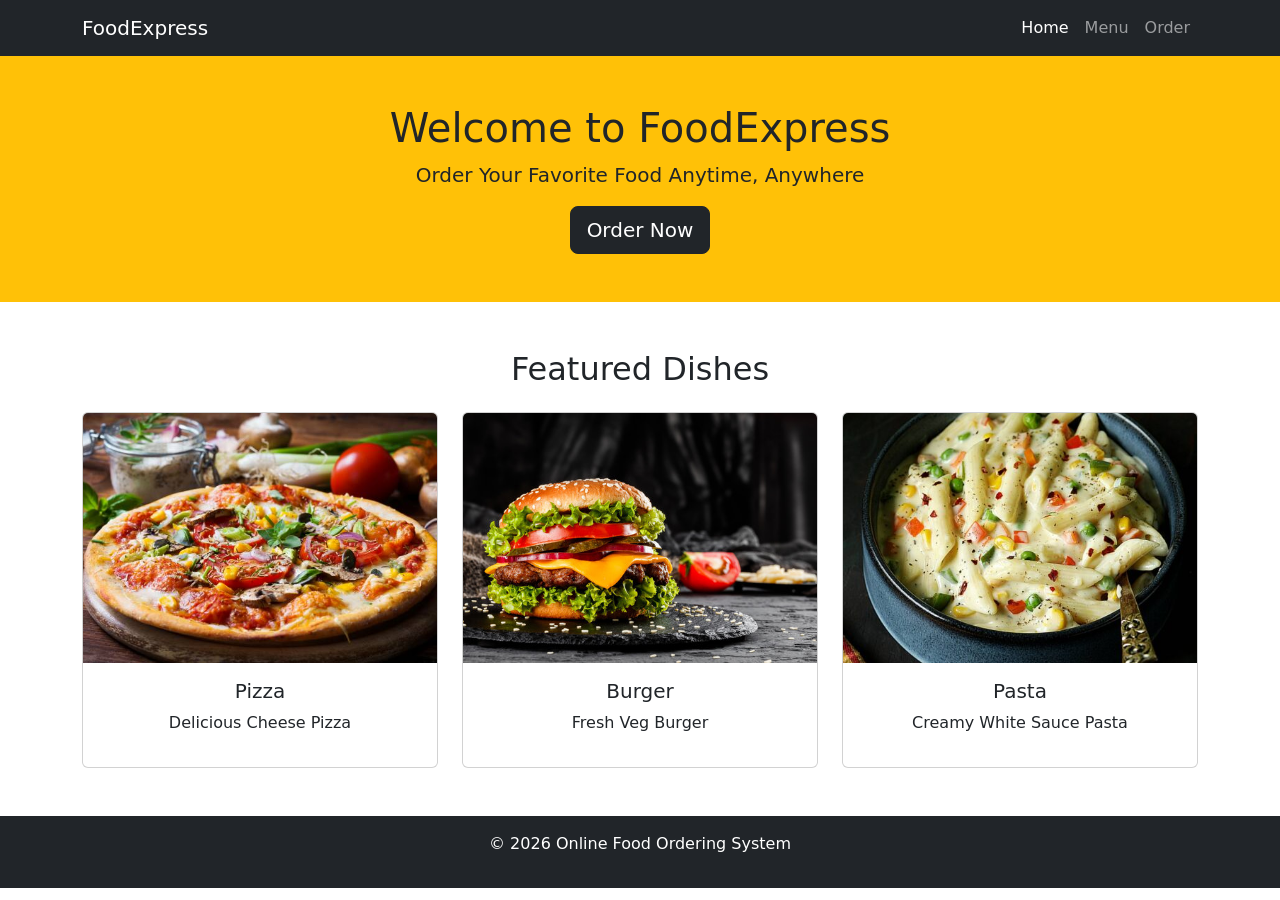
==== index.html @ 7b62bd38 "Add files via upload" ====
<head>
    <meta charset="UTF-8">
    <meta name="viewport" content="width=device-width, initial-scale=1.0">
    <title>Online Food Ordering System</title>

    <link href="https://cdn.jsdelivr.net/npm/bootstrap@5.3.3/dist/css/bootstrap.min.css" rel="stylesheet">
    <link rel="stylesheet" href="style.css">
</head>
<body>

    <!-- Navbar -->
    <nav class="navbar navbar-expand-lg navbar-dark bg-dark">
        <div class="container">
            <a class="navbar-brand" href="#">FoodExpress</a>

            <button class="navbar-toggler" type="button" data-bs-toggle="collapse" data-bs-target="#navbarNav">
                <span class="navbar-toggler-icon"></span>
            </button>

            <div class="collapse navbar-collapse" id="navbarNav">
                <ul class="navbar-nav ms-auto">
                    <li class="nav-item">
                        <a class="nav-link active" href="index.html">Home</a>
                    </li>

                    <li class="nav-item">
                        <a class="nav-link" href="menu.html">Menu</a>
                    </li>

                    <li class="nav-item">
                        <a class="nav-link" href="order.html">Order</a>
                    </li>

                    
                </ul>
            </div>
        </div>
    </nav>

    <!-- Hero Section -->
    <section class="bg-warning text-center p-5">
        <div class="container">
            <h1>Welcome to FoodExpress</h1>
            <p class="lead">Order Your Favorite Food Anytime, Anywhere</p>
            <a href="menu.html" class="btn btn-dark btn-lg">Order Now</a>
        </div>
    </section>

    <!-- Featured Dishes -->
    <section class="container my-5">
        <h2 class="text-center mb-4">Featured Dishes</h2>

        <div class="row">

            <div class="col-md-4">
                <div class="card">
                    <img src="pizza.jpg" class="card-img-top" alt="Pizza">
                    <div class="card-body text-center">
                        <h5 class="card-title">Pizza</h5>
                        <p>Delicious Cheese Pizza</p>
                    </div>
                </div>
            </div>

            <div class="col-md-4">
                <div class="card">
                    <img src="burger.jpg" class="card-img-top" alt="Burger">
                    <div class="card-body text-center">
                        <h5 class="card-title">Burger</h5>
                        <p>Fresh Veg Burger</p>
                    </div>
                </div>
            </div>

            <div class="col-md-4">
                <div class="card">
                    <img src="pasta.jpg" class="card-img-top" alt="Pasta">
                    <div class="card-body text-center">
                        <h5 class="card-title">Pasta</h5>
                        <p>Creamy White Sauce Pasta</p>
                    </div>
                </div>
            </div>

        </div>
    </section>

    <!-- Footer -->
    <footer class="bg-dark text-white text-center p-3">
        <p>&copy; 2026 Online Food Ordering System</p>
    </footer>

    <script src="https://cdn.jsdelivr.net/npm/bootstrap@5.3.3/dist/js/bootstrap.bundle.min.js"></script>

</body>
---- style.css ----
.card img{
    height: 250px;
    object-fit: cover;
}

.card{
    transition: 0.3s;
}

.card:hover{
    transform: scale(1.05);
}
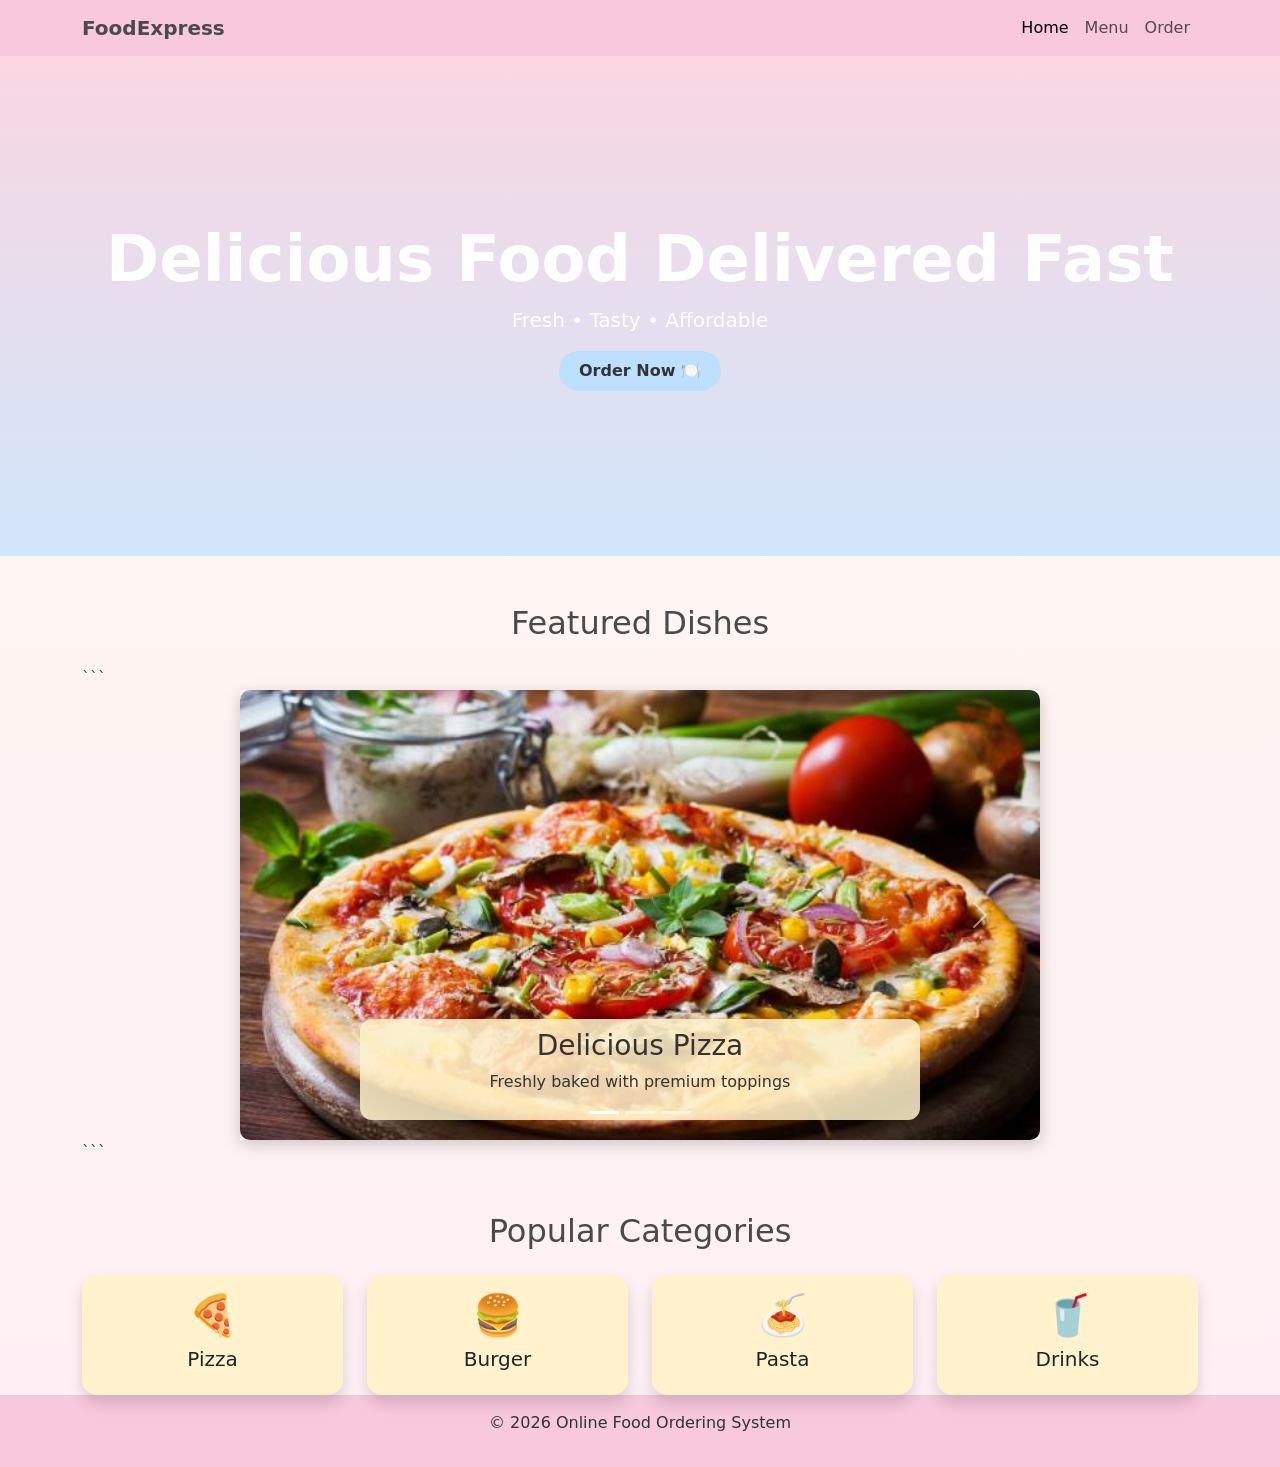
==== commit f3dcf5a7: "Add files via upload" ====
--- a/index.html
+++ b/index.html
@@ -10,7 +10,7 @@
 <body>
 
     <!-- Navbar -->
-    <nav class="navbar navbar-expand-lg navbar-dark bg-dark">
+   <nav class="navbar navbar-expand-lg navbar-light custom-navbar">
         <div class="container">
             <a class="navbar-brand" href="#">FoodExpress</a>
 
@@ -39,55 +39,110 @@
     </nav>
 
     <!-- Hero Section -->
-    <section class="bg-warning text-center p-5">
-        <div class="container">
-            <h1>Welcome to FoodExpress</h1>
-            <p class="lead">Order Your Favorite Food Anytime, Anywhere</p>
-            <a href="menu.html" class="btn btn-dark btn-lg">Order Now</a>
-        </div>
-    </section>
+    <section class="hero-section text-center text-white d-flex align-items-center">
+    <div class="container">
+        <h1 class="display-3 fw-bold">Delicious Food Delivered Fast</h1>
+        <strong><p class="lead">Fresh • Tasty • Affordable</p></strong>
+        <a href="menu.html" class="btn order-btn">Order Now 🍽️</a>
+    </div>
+</section>
 
     <!-- Featured Dishes -->
-    <section class="container my-5">
-        <h2 class="text-center mb-4">Featured Dishes</h2>
+<div class="container mt-5">
+    <h2 class="text-center mb-4">Featured Dishes</h2>
 
-        <div class="row">
+```
+<div id="demo" class="carousel slide mx-auto" data-bs-ride="carousel" style="max-width:800px;">
 
-            <div class="col-md-4">
-                <div class="card">
-                    <img src="pizza.jpg" class="card-img-top" alt="Pizza">
-                    <div class="card-body text-center">
-                        <h5 class="card-title">Pizza</h5>
-                        <p>Delicious Cheese Pizza</p>
-                    </div>
-                </div>
+    <!-- Indicators -->
+    <div class="carousel-indicators">
+        <button type="button" data-bs-target="#demo" data-bs-slide-to="0" class="active"></button>
+        <button type="button" data-bs-target="#demo" data-bs-slide-to="1"></button>
+        <button type="button" data-bs-target="#demo" data-bs-slide-to="2"></button>
+    </div>
+
+    <!-- Carousel Images -->
+    <div class="carousel-inner">
+
+        <div class="carousel-item active">
+            <img src="pizza.jpg" alt="Pizza" class="d-block w-100">
+
+            <div class="carousel-caption">
+                <h3>Delicious Pizza</h3>
+                <p>Freshly baked with premium toppings</p>
             </div>
+        </div>
 
-            <div class="col-md-4">
-                <div class="card">
-                    <img src="burger.jpg" class="card-img-top" alt="Burger">
-                    <div class="card-body text-center">
-                        <h5 class="card-title">Burger</h5>
-                        <p>Fresh Veg Burger</p>
-                    </div>
-                </div>
+        <div class="carousel-item">
+            <img src="burger.jpg" alt="Burger" class="d-block w-100">
+
+            <div class="carousel-caption">
+                <h3>Tasty Burger</h3>
+                <p>Juicy and loaded with flavor</p>
             </div>
+        </div>
 
-            <div class="col-md-4">
-                <div class="card">
-                    <img src="pasta.jpg" class="card-img-top" alt="Pasta">
-                    <div class="card-body text-center">
-                        <h5 class="card-title">Pasta</h5>
-                        <p>Creamy White Sauce Pasta</p>
-                    </div>
-                </div>
+        <div class="carousel-item">
+            <img src="pasta.jpg" alt="Pasta" class="d-block w-100">
+
+            <div class="carousel-caption">
+                <h3>Creamy Pasta</h3>
+                <p>Perfect Italian-style delight</p>
             </div>
+        </div>
 
+    </div>
+    
+
+    <!-- Controls -->
+    <button class="carousel-control-prev" type="button" data-bs-target="#demo" data-bs-slide="prev">
+        <span class="carousel-control-prev-icon"></span>
+    </button>
+
+    <button class="carousel-control-next" type="button" data-bs-target="#demo" data-bs-slide="next">
+        <span class="carousel-control-next-icon"></span>
+    </button>
+
+</div>
+```
+
+</div>
+<div class="container mt-5">
+    <h2 class="text-center mb-4">Popular Categories</h2>
+
+    <div class="row text-center">
+        <div class="col-md-3">
+            <div class="card shadow p-3">
+                <h1>🍕</h1>
+                <h5>Pizza</h5>
+            </div>
         </div>
-    </section>
+
+        <div class="col-md-3">
+            <div class="card shadow p-3">
+                <h1>🍔</h1>
+                <h5>Burger</h5>
+            </div>
+        </div>
+
+        <div class="col-md-3">
+            <div class="card shadow p-3">
+                <h1>🍝</h1>
+                <h5>Pasta</h5>
+            </div>
+        </div>
+
+        <div class="col-md-3">
+            <div class="card shadow p-3">
+                <h1>🥤</h1>
+                <h5>Drinks</h5>
+            </div>
+        </div>
+    </div>
+</div>
 
     <!-- Footer -->
-    <footer class="bg-dark text-white text-center p-3">
+    <footer class="custom-footer text-center p-3">
         <p>&copy; 2026 Online Food Ordering System</p>
     </footer>
 
--- a/style.css
+++ b/style.css
@@ -1,3 +1,7 @@
+body{
+    background-color:#FFF8F0;
+    color:#4A4A4A;
+}
 .card img{
     height: 250px;
     object-fit: cover;
@@ -10,3 +14,138 @@
 .card:hover{
     transform: scale(1.05);
 }
+.carousel-item img{
+height: 450px;
+object-fit: cover;
+border-radius: 10px;
+}
+.custom-navbar{
+    background-color:#F8C8DC;
+}
+.carousel-caption{
+background: rgba(0,0,0,0.5);
+border-radius: 10px;
+padding: 10px;
+}
+
+.carousel{
+box-shadow: 0 4px 15px rgba(0,0,0,0.2);
+}
+.hero-section{
+    height:500px;
+    background:linear-gradient(
+        rgba(248,200,220,0.7),
+        rgba(189,224,254,0.7)
+    ),
+    url('food-banner.jpg');
+
+    background-size:cover;
+    background-position:center;
+}
+
+.carousel-item img{
+    height: 450px;
+    object-fit: cover;
+    border-radius: 10px;
+}
+
+.carousel-caption{
+    background:rgba(255,242,204,0.85);
+    color:#333;
+    border-radius:12px;
+    padding:10px;
+}
+
+.card{
+    transition: 0.3s;
+}
+
+.card:hover{
+    transform: translateY(-10px);
+}
+.card{
+    background:#FFF2CC;
+    border:none;
+    border-radius:15px;
+    transition:0.3s;
+}
+
+.card:hover{
+    transform:translateY(-8px);
+}
+.custom-footer{
+    background-color:#F8C8DC;
+    color:#333;
+}
+
+.order-btn{
+    background-color: #F8C8DC;
+    color: #4A4A4A;
+    border: none;
+    padding: 12px 30px;
+    border-radius: 30px;
+    font-weight: bold;
+}
+
+.order-btn:hover{
+    background-color: #F4B6CC;
+    transform: scale(1.05);
+}
+.custom-navbar{
+    background-color:#F8C8DC;
+}
+
+.custom-navbar .navbar-brand{
+    color:#4A4A4A;
+    font-weight:bold;
+}
+.menu-banner{
+    background:linear-gradient(135deg,#F8C8DC,#BDE0FE);
+    color:#4A4A4A;
+}
+.card-img-top{
+    height:220px;
+    object-fit:cover;
+}
+.order-btn{
+    background:#BDE0FE;
+    color:#333;
+    border:none;
+    border-radius:25px;
+    padding:8px 20px;
+}
+
+.order-btn:hover{
+    background:#A2D2FF;
+    transform:scale(1.05);
+}
+body{
+    background: linear-gradient(to bottom, #FFF8F0, #FFF0F5) !important;
+}
+.menu-card{
+    background-color: #FFF2CC;
+    border: none;
+    border-radius: 20px;
+    overflow: hidden;
+    transition: 0.3s;
+}
+.order-banner{
+    background: linear-gradient(135deg,#F8C8DC,#BDE0FE);
+    color:#4A4A4A;
+}
+.order-card{
+    background:#FFF2CC;
+    border:none;
+    border-radius:20px;
+}
+.form-control,
+.form-select{
+    border-radius:15px;
+    border:1px solid #F8C8DC;
+}
+
+.form-control:focus,
+.form-select:focus{
+    border-color:#BDE0FE;
+    box-shadow:0 0 10px rgba(189,224,254,0.5);
+}
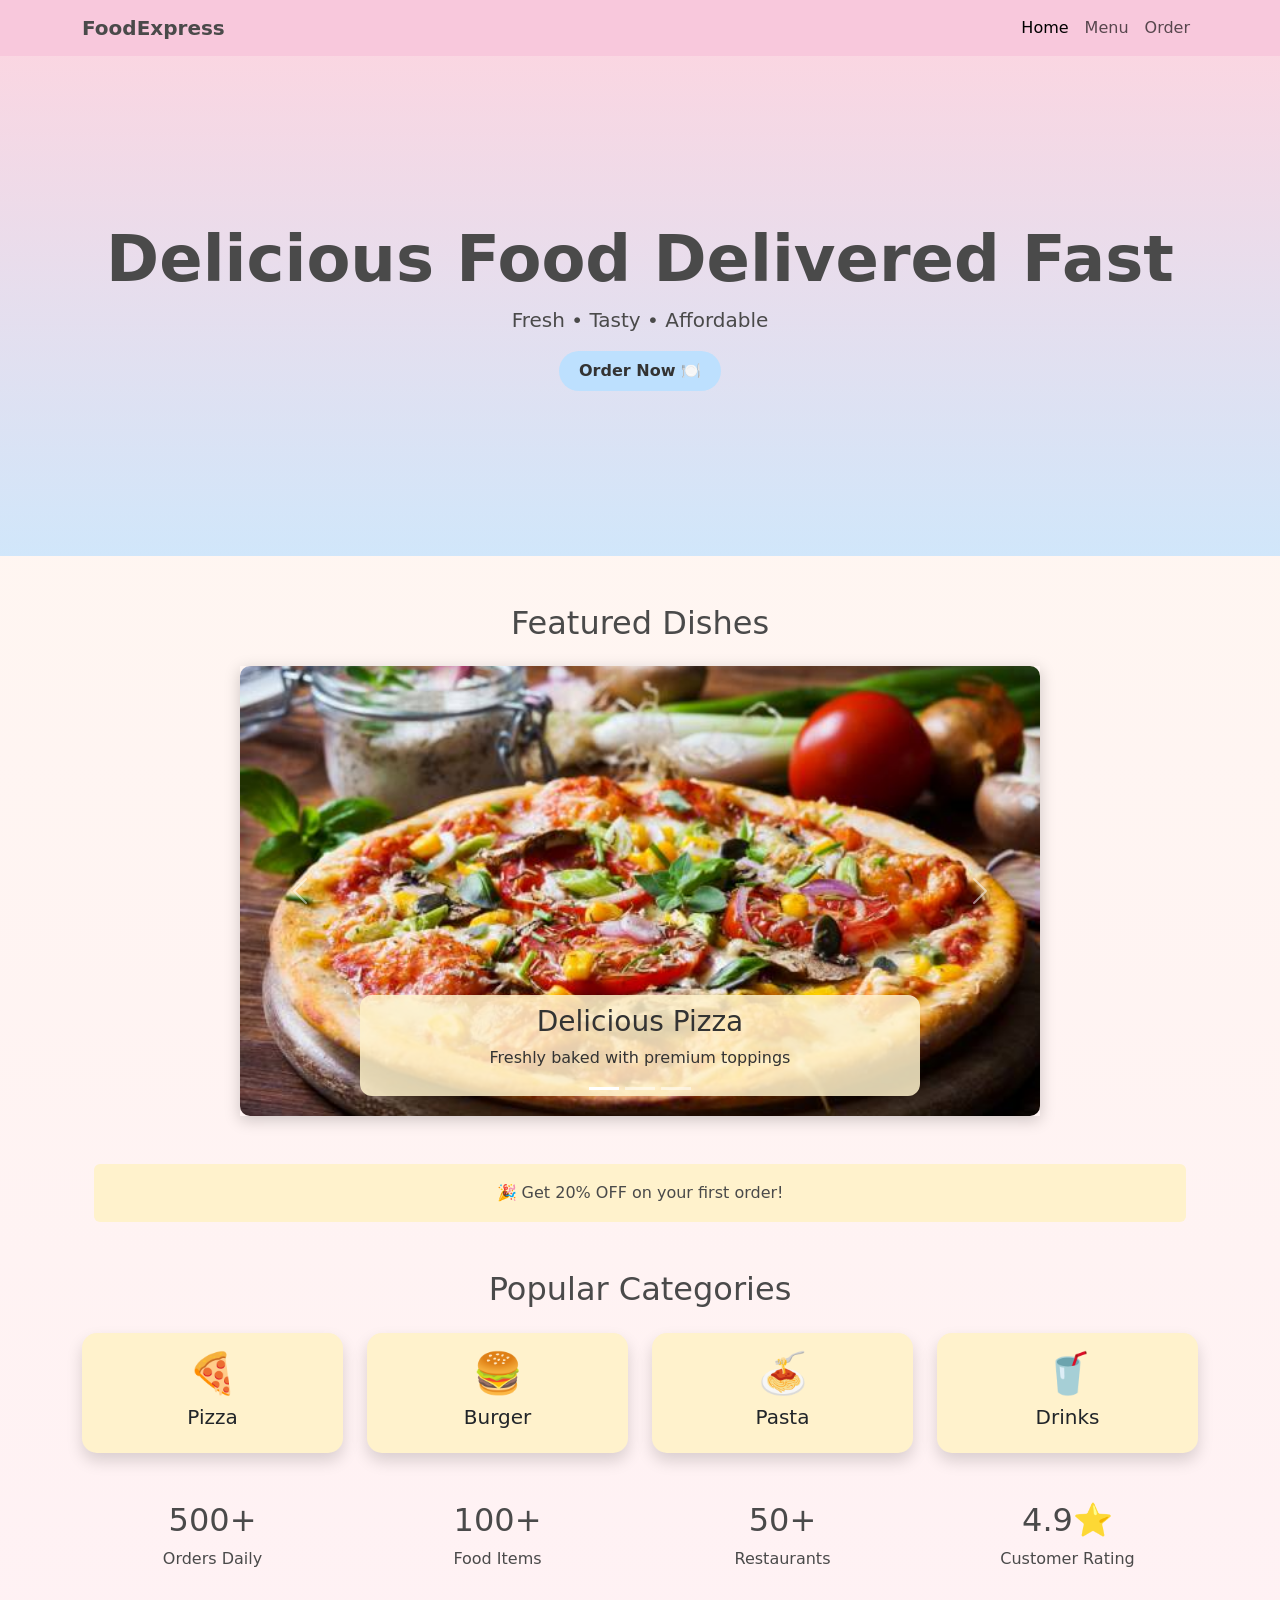
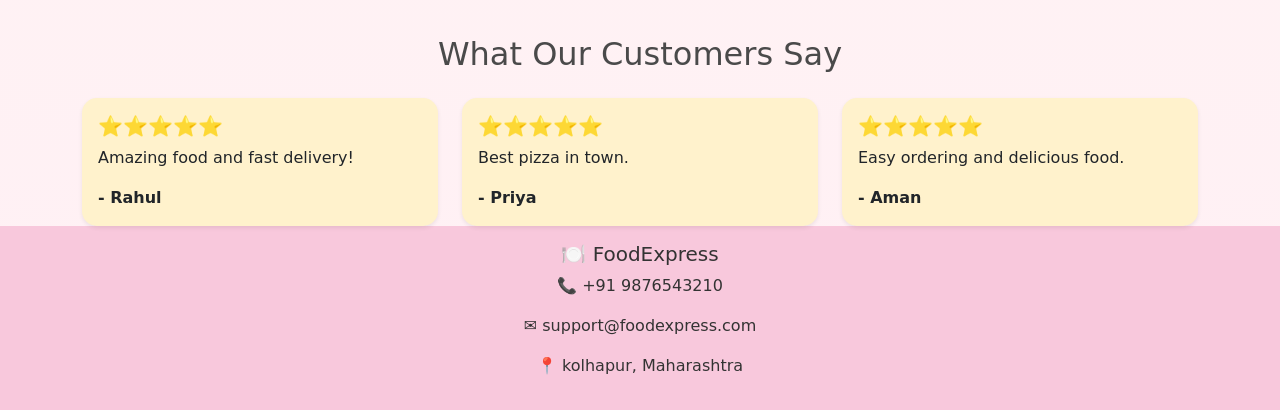
==== commit b970304f: "Add files via upload" ====
--- a/index.html
+++ b/index.html
@@ -39,7 +39,7 @@
     </nav>
 
     <!-- Hero Section -->
-    <section class="hero-section text-center text-white d-flex align-items-center">
+    <section class="hero-section text-center  d-flex align-items-center">
     <div class="container">
         <h1 class="display-3 fw-bold">Delicious Food Delivered Fast</h1>
         <strong><p class="lead">Fresh • Tasty • Affordable</p></strong>
@@ -51,7 +51,7 @@
 <div class="container mt-5">
     <h2 class="text-center mb-4">Featured Dishes</h2>
 
-```
+
 <div id="demo" class="carousel slide mx-auto" data-bs-ride="carousel" style="max-width:800px;">
 
     <!-- Indicators -->
@@ -104,7 +104,13 @@
     </button>
 
 </div>
-```
+
+<div class="container mt-5">
+    <div class="alert text-center"
+         style="background:#FFF2CC;">
+        🎉 Get 20% OFF on your first order!
+    </div>
+</div>
 
 </div>
 <div class="container mt-5">
@@ -140,12 +146,79 @@
         </div>
     </div>
 </div>
-
-    <!-- Footer -->
-    <footer class="custom-footer text-center p-3">
-        <p>&copy; 2026 Online Food Ordering System</p>
-    </footer>
-
+<div class="container text-center mt-5">
+    <div class="row">
+
+        <div class="col-md-3">
+            <h2>500+</h2>
+            <p>Orders Daily</p>
+        </div>
+
+        <div class="col-md-3">
+            <h2>100+</h2>
+            <p>Food Items</p>
+        </div>
+
+        <div class="col-md-3">
+            <h2>50+</h2>
+            <p>Restaurants</p>
+        </div>
+
+        <div class="col-md-3">
+            <h2>4.9⭐</h2>
+            <p>Customer Rating</p>
+        </div>
+
+    </div>
+</div>
+<div class="container mt-5">
+    <h2 class="text-center mb-4">
+        What Our Customers Say
+    </h2>
+
+    <div class="row">
+
+        <div class="col-md-4">
+            <div class="card p-3 shadow-sm">
+                <h5>⭐⭐⭐⭐⭐</h5>
+                <p>Amazing food and fast delivery!</p>
+                <strong>- Rahul</strong>
+            </div>
+        </div>
+
+        <div class="col-md-4">
+            <div class="card p-3 shadow-sm">
+                <h5>⭐⭐⭐⭐⭐</h5>
+                <p>Best pizza in town.</p>
+                <strong>- Priya</strong>
+            </div>
+        </div>
+
+        <div class="col-md-4">
+            <div class="card p-3 shadow-sm">
+                <h5>⭐⭐⭐⭐⭐</h5>
+                <p>Easy ordering and delicious food.</p>
+                <strong>- Aman</strong>
+            </div>
+        </div>
+
+    </div>
+</div>
+
+<footer class="custom-footer text-center p-3">
+
+    <h5>🍽️ FoodExpress</h5>
+
+    <p>📞 +91 9876543210</p>
+
+    <p>✉️ support@foodexpress.com</p>
+
+    <p>📍 kolhapur, Maharashtra</p>
+
+  
+
+</footer>
+   
     <script src="https://cdn.jsdelivr.net/npm/bootstrap@5.3.3/dist/js/bootstrap.bundle.min.js"></script>
 
 </body>
